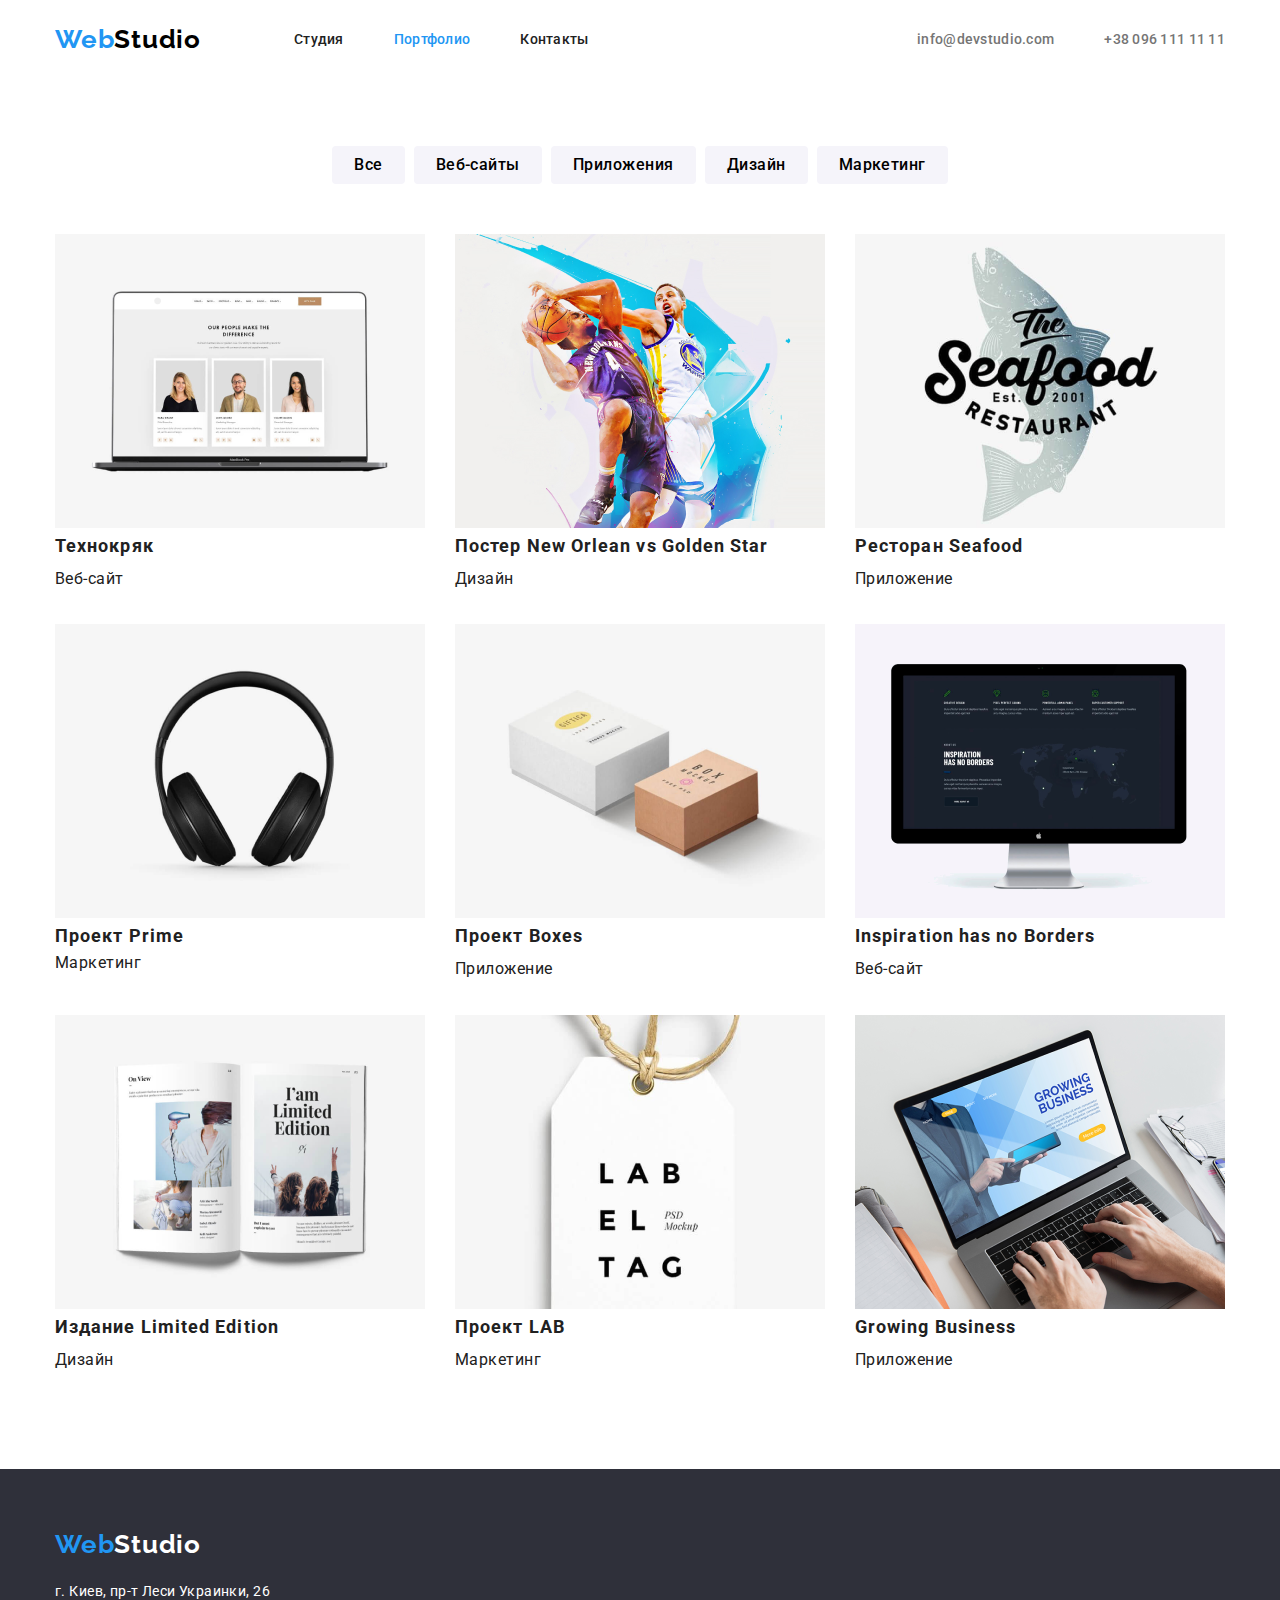
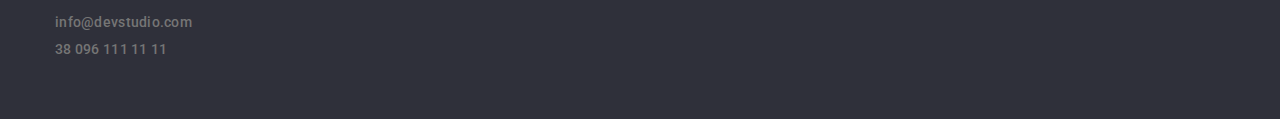
==== portfolio.html @ e3e46465 "переносит файлы с 3 дз" ====
<!DOCTYPE html>
<html lang="en">
  <head>
    <meta charset="UTF-8" />
    <meta name="viewport" content="width=device-width, initial-scale=1.0" />
    <title>WebStudio</title>
    <link rel="stylesheet" href="./css/modern-normalize.css" />
    <link rel="preconnect" href="https://fonts.gstatic.com" />
    <link
      href="https://fonts.googleapis.com/css2?family=Raleway:wght@700&family=Roboto:ital,wght@0,400;0,500;0,700;1,900&display=swap"
      rel="stylesheet"
    />
    <link rel="stylesheet" href="./css/valiables.css" />
    <link rel="stylesheet" href="./css/style.css" />
  </head>
  <body>
    <!--шапка-->
    <header class="header">
      <div class="container">
        <nav class="header-nav">
          <span class="logotip"
            ><a class="logo" href="./index.html"
              ><span class="web">Web</span><span class="studio">Studio</span>
            </a></span
          >

          <ul class="nav-list">
            <li>
              <a class="header-text" href="./index.html">Студия</a>
            </li>
            <li>
              <a class="header-text current" href="./portfolio.html"
                >Портфолио</a
              >
            </li>
            <li><a class="header-text" href="">Контакты</a></li>
          </ul>

          <ul class="contacs-list">
            <li>
              <a class="nav" href="mailto:info@devstudio.com"
                >info@devstudio.com</a
              >
            </li>
            <li>
              <a class="nav" href="tel:+380961111111">+38 096 111 11 11</a>
            </li>
          </ul>
        </nav>
      </div>
    </header>
    <main>
      <section class="project-present">
        <div class="container">
          <h1 class="visually-hidden">наши работы</h1>
          <ul class="list-btn">
            <li><button class="btn-portf">Все</button></li>
            <li><button class="btn-portf">Веб-сайты</button></li>
            <li><button class="btn-portf">Приложения</button></li>
            <li><button class="btn-portf">Дизайн</button></li>
            <li><button class="btn-portf">Маркетинг</button></li>
          </ul>
          <ul class="card-set">
            <li class="set-li">
              <a class="set-li" href="">
                <img src="./images/1.png" alt="Технокряк" />
                <h3 class="name-project">Технокряк</h3>
                <p class="text-project">Веб-сайт</p>
              </a>
            </li>
            <li class="set-li">
              <a class="set-li" href="">
                <img
                  src="./images/2.png"
                  alt="Постер New Orlean vs Golden Star"
                />
                <h3 class="name-project">Постер New Orlean vs Golden Star</h3>
                <p class="text-project">Дизайн</p>
              </a>
            </li>
            <li class="set-li">
              <a class="set-li" href="">
                <img src="./images/3.png" alt="Ресторан Seafood" />
                <h3 class="name-project">Ресторан Seafood</h3>
                <p class="text-project">Приложение</p>
              </a>
            </li>
            <li class="set-li">
              <a class="set-li" href="">
                <img src="./images/4.png" alt="Проект Prime" />
                <h3 class="name-project">Проект Prime</h3>
                <p>Маркетинг</p>
              </a>
            </li>
            <li class="set-li">
              <a class="set-li" href="">
                <img src="./images/5.png" alt="Проект Boxes" />
                <h3 class="name-project">Проект Boxes</h3>
                <p class="text-project">Приложение</p>
              </a>
            </li>
            <li class="set-li">
              <a class="set-li" href="">
                <img src="./images/6.png" alt="Inspiration has no Borders" />
                <h3 class="name-project">Inspiration has no Borders</h3>
                <p class="text-project">Веб-сайт</p>
              </a>
            </li>
            <li class="set-li">
              <a class="set-li" href="">
                <img src="./images/7.png" alt="Издание Limited Edition" />
                <h3 class="name-project">Издание Limited Edition</h3>
                <p class="text-project">Дизайн</p>
              </a>
            </li>
            <li class="set-li">
              <a class="set-li" href="">
                <img src="./images/8.png" alt="Проект LAB" />
                <h3 class="name-project">Проект LAB</h3>
                <p class="text-project">Маркетинг</p>
              </a>
            </li>
            <li class="set-li">
              <a class="set-li" href="">
                <img src="./images/9.png" alt="Growing Business" />
                <h3 class="name-project">Growing Business</h3>
                <p class="text-project">Приложение</p>
              </a>
            </li>
          </ul>
        </div>
      </section>
    </main>
    <footer class="footer">
      <div class="container">
        <a class="logo" href="/index.html">
          <span class="web">Web</span><span class="footer-logo">Studio</span></a
        >
        <address class="fotter-addres">
          <span class="adress-kiev">г. Киев, пр-т Леси Украинки, 26</span>

          <div class="nav-footer">
            <a class="nav" href="mailto:info@devstudio.com"
              >info@devstudio.com</a
            >
          </div>
          <div class="nav-footer">
            <a class="nav" href="tel:+380961111111">38 096 111 11 11</a>
          </div>
        </address>
      </div>
    </footer>
  </body>
</html>
---- css/valiables.css ----
:root {
  --white-text: rgba(255, 255, 255, 1);

  --white-text-op60: rgba(255, 255, 255, 0.6);

  --grey-text: rgba(117, 117, 117, 1);

  --back-light-white: rgba(33, 33, 33, 1);

  --back-hero: rgba(47, 48, 58, 1);

  --back-team: rgba(245, 244, 250, 1);

  --back-footer: rgba(47, 48, 58, 1);

  --logo: rgba(33, 150, 243, 1);

  --fon: rgba(47, 48, 58, 1);
}
---- css/style.css ----
.header {
  background-color: white;
  color: var(--black-text);
}

.btn-portf {
  border: none;
  background-color: var(--back-team);
  font-style: normal;
  font-weight: 500;
  font-size: 16px;
  line-height: 1.6em;
  text-align: center;
  letter-spacing: 0.03em;
  border-radius: 4px;
  cursor: pointer;
  padding: 6px 22px 6px 22px;
}

.btn-portf:hover,
.btn-portf:focus {
  background-color: var(--logo);
  color: var(--white-text);
  border: transparent;
}

.web {
  color: var(--logo);
}

.visually-hidden {
  position: absolute;
  width: 1px;
  height: 1px;
  margin: -1px;
  border: 0;
  padding: 0;
  white-space: nowrap;
  clip-path: inset(100%);
  clip: rect(0 0 0 0);
  overflow: hidden;
}

.footer-logo {
  color: var(--white-text);
}

footer {
  background-color: var(--fon);
}

.hero {
  background-color: var(--fon);
  text-align: center;
  padding-top: 200px;
  padding-bottom: 200px;
  margin-right: auto;
  margin-left: auto;
}

.logo {
  font-family: 'Raleway', sans-serif;
  font-style: normal;
  font-weight: bold;
  font-size: 26px;
  line-height: 1.2em;
  letter-spacing: 0.03em;
}

.header-text {
  font-style: normal;
  font-weight: 500;
  font-size: 14px;
  line-height: 1.1em;
  letter-spacing: 0.02em;
  color: var(--back-light-white);
}

.header-text:hover,
.header-text:focus {
  color: var(--logo);
}

.nav {
  color: var(--grey-text);
  font-style: normal;
  font-weight: 500;
  font-size: 14px;
  line-height: 1.1em;
  letter-spacing: 0.02em;
}

.nav:hover,
.nav:focus {
  color: var(--logo);
}

.hero-centr {
  font-style: normal;
  font-weight: 900;
  font-size: 44px;
  line-height: 1.4em;

  letter-spacing: 0.06em;
  text-transform: uppercase;
  color: var(--white-text);
}

.hero-href {
  color: var(--white-text);
  background-color: var(--logo);
  font-style: normal;
  font-weight: bold;
  font-size: 16px;
  line-height: 1.9em;
  letter-spacing: 0.06em;
  box-shadow: 0px 4px 4px rgba(0, 0, 0, 0.15);
  border-radius: 4px;
  display: inline-block;
  padding: 10px 32px 10px 32px;
  margin-top: 30px;
}

.h3-speh {
  font-style: normal;
  font-weight: bold;
  font-size: 14px;
  line-height: 1.1px;
  letter-spacing: 0.03em;
  text-transform: uppercase;
  color: var(--back-light-white);
  margin-bottom: 10px;
}

.h3-speh-text {
  font-style: normal;
  font-weight: normal;
  font-size: 14px;
  line-height: 1.7em;
  letter-spacing: 0.03em;
  color: var(--back-light-white);
}

.our-deals {
  font-style: normal;
  font-weight: bold;
  font-size: 36px;
  line-height: 42px;
  text-align: center;
  letter-spacing: 0.03em;
  color: var(--back-light-white);
}

.our-team {
  font-style: normal;
  font-weight: bold;
  font-size: 36px;
  line-height: 1.2em;
  letter-spacing: 0.03em;
  padding: 94px 0px 47px 0px;
  margin: 0;
}

.team {
  background-color: var(--back-team);
}

.names {
  font-style: normal;
  font-weight: 500;
  font-size: 16px;
  line-height: 1.2em;
  letter-spacing: 0.03em;
}

.card-text {
  font-style: normal;
  font-weight: normal;
  font-size: 16px;
  line-height: 1.2px;
  letter-spacing: 0.03em;
  color: var(--grey-text);
}

.name-project {
  font-style: normal;
  font-weight: bold;
  font-size: 18px;
  line-height: 36px;
  letter-spacing: 0.06em;
  color: var(--back-light-white);
}

.text-project {
  font-style: normal;
  font-weight: normal;
  font-size: 16px;
  line-height: 1.9em;

  letter-spacing: 0.03em;
}

.studio {
  color: black;
}

a {
  text-decoration: none;
}

body {
  font-family: 'Roboto', sans-serif;
  font-style: normal;
  letter-spacing: 0.03em;
}

.current {
  color: var(--logo);
}

.adress-kiev {
  color: var(--white-text);
  font-style: normal;
  font-weight: normal;
  font-size: 14px;
  line-height: 1.7em;
  letter-spacing: 0.03em;
}

.header {
  padding-left: 0;
}

.header-nav,
.contacs-list,
.nav-list {
  display: flex;
}

.contacs-list {
  margin-left: auto;
}

.container {
  width: 1200px;
  padding: 0 15px;
  margin: 0 auto;
}

.header-nav {
  justify-content: space-between;
  align-items: center;
  padding-top: 24px;
}

.nav-list li:not(:first-child) {
  margin-left: 50px;
}

.nav-list {
  margin-left: 93px;
}

.contacs-list li:last-child {
  margin-left: 50px;
}

.contacs-list {
  margin-left: auto;
}

.about {
  padding: 94px 0;
}

.about-list {
  display: flex;
}

.about-list li:not(:first-child) {
  margin-left: 30px;
}

.proces {
  padding: 94px 0;
}

.proces-list {
  display: flex;
  margin-top: 50px;
}

.proces-list li:not(:first-child) {
  margin-left: 30px;
}

.team {
  text-align: center;
  padding: 0px;
}

.team-list {
  display: flex;
  align-items: center;
}

.text-card {
  padding: 30px;
}

.text-card p {
  margin-top: 10px;
}

.liteam {
  margin-left: 30px;
}

.list-team {
  margin-left: 0;
}

.footer {
  padding-top: 60px;
  padding-bottom: 60px;
  text-align: left;
}

.fotter-addres {
  margin-top: 20px;
}

.nav-footer {
  margin-top: 9px;
}

.project-present {
  padding-top: 91px;
  padding-bottom: 94px;
}

.list-btn {
  justify-content: center;
  display: flex;
  margin-bottom: 50px;
}

.list-btn :not(:first-child) {
  margin-left: 9px;
}

.card-set {
  display: flex;
  flex-wrap: wrap;
  margin-left: -30px;
  margin-top: -30px;
}

.card-set > .set-li {
  flex-basis: cals(100% / 3 - 30px);
  margin-left: 30px;
  margin-top: 30px;
}

.set-li {
  color: var(--back-light-white);
}
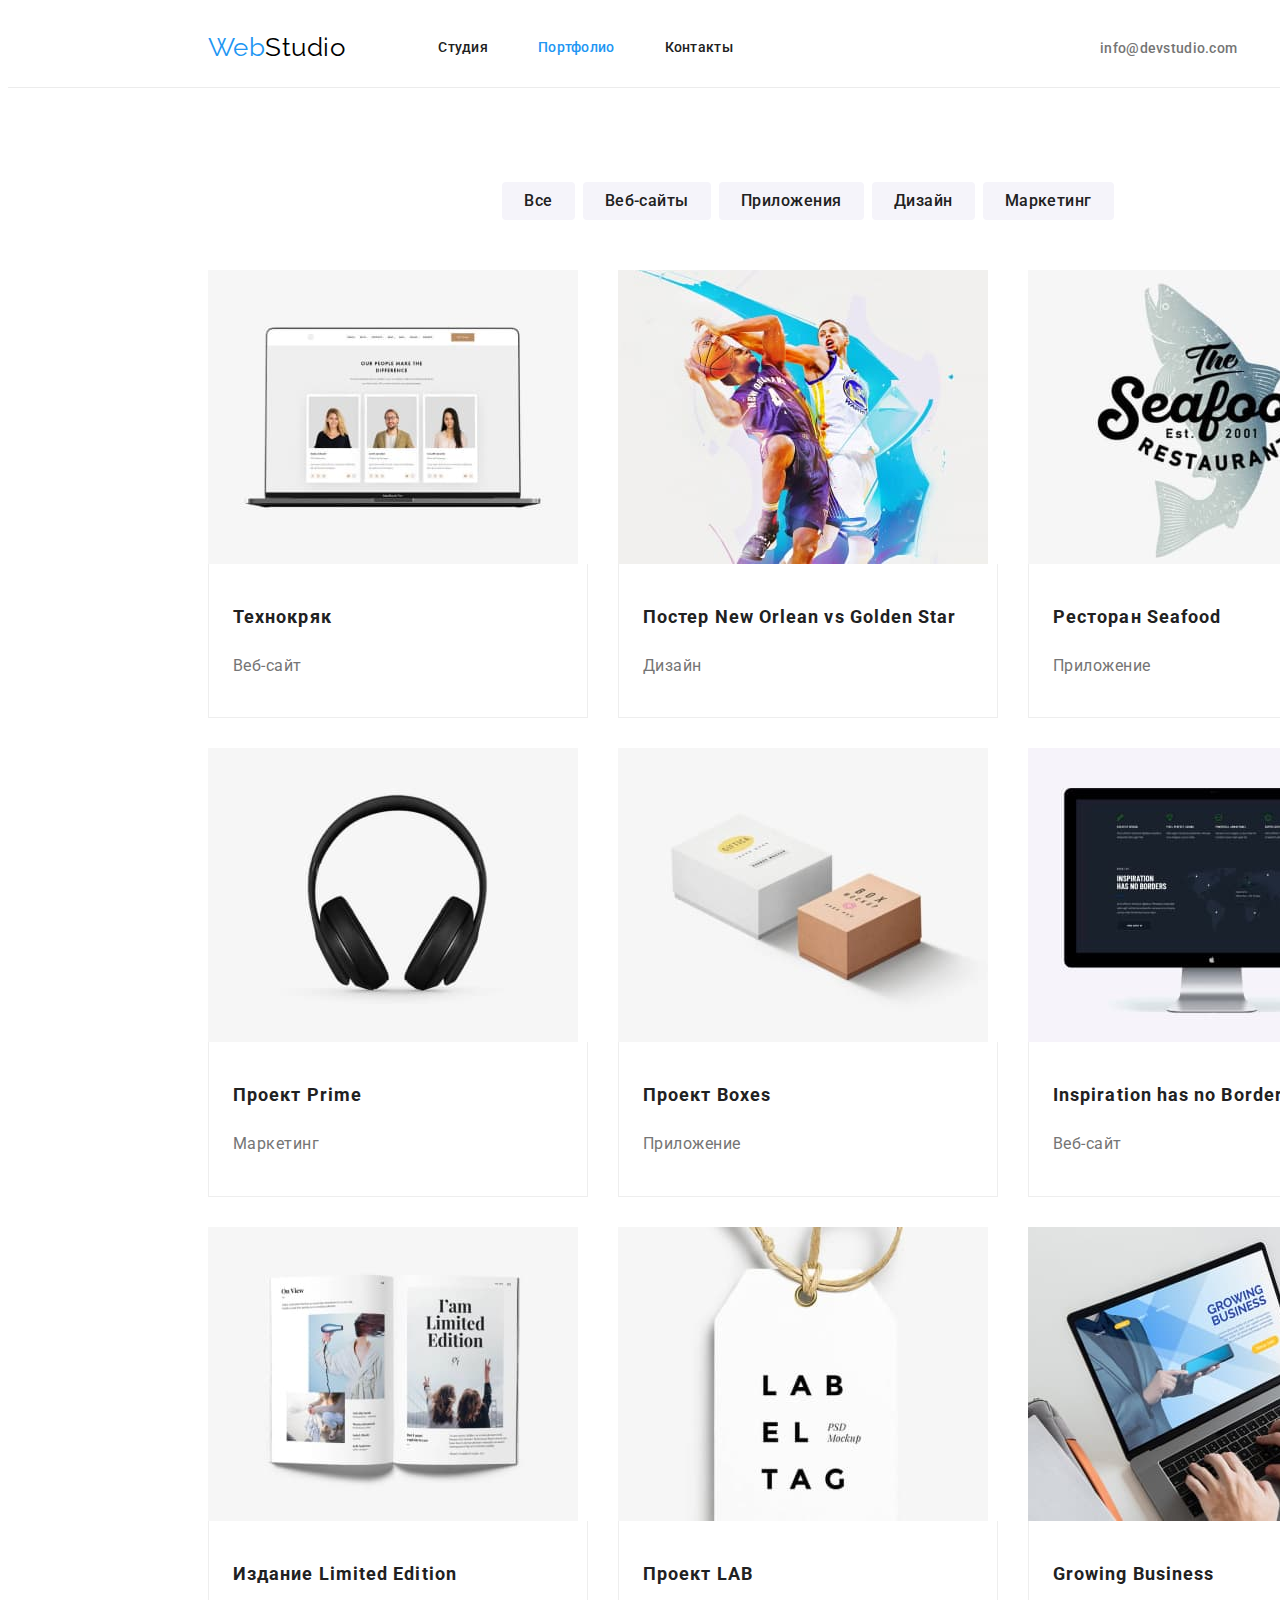
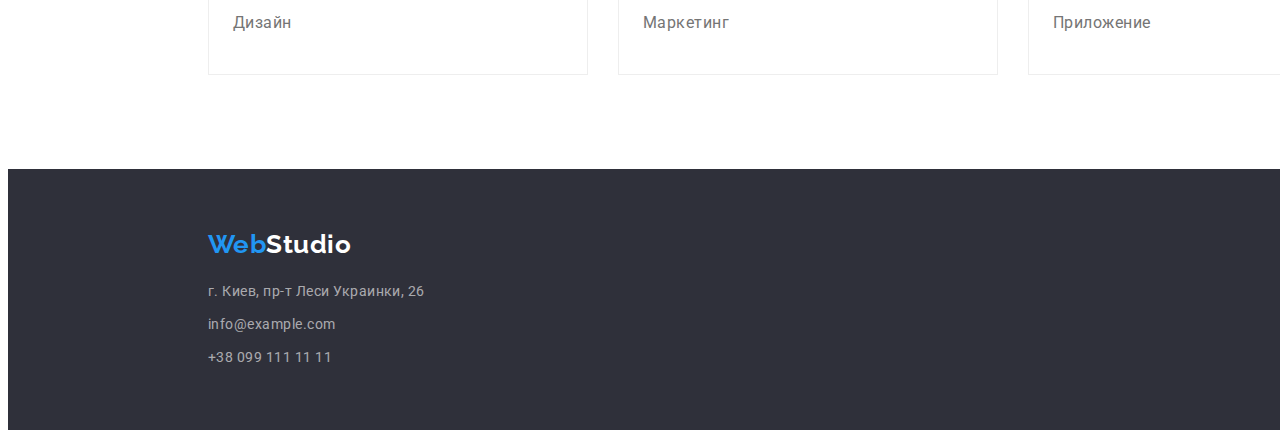
==== commit 405074f9: "переделывает макет с дз№3 одногрупника" ====
--- a/portfolio.html
+++ b/portfolio.html
@@ -1,154 +1,224 @@
 <!DOCTYPE html>
-<html lang="en">
-  <head>
-    <meta charset="UTF-8" />
-    <meta name="viewport" content="width=device-width, initial-scale=1.0" />
-    <title>WebStudio</title>
-    <link rel="stylesheet" href="./css/modern-normalize.css" />
-    <link rel="preconnect" href="https://fonts.gstatic.com" />
-    <link
-      href="https://fonts.googleapis.com/css2?family=Raleway:wght@700&family=Roboto:ital,wght@0,400;0,500;0,700;1,900&display=swap"
-      rel="stylesheet"
-    />
-    <link rel="stylesheet" href="./css/valiables.css" />
-    <link rel="stylesheet" href="./css/style.css" />
-  </head>
-  <body>
-    <!--шапка-->
-    <header class="header">
-      <div class="container">
-        <nav class="header-nav">
-          <span class="logotip"
-            ><a class="logo" href="./index.html"
-              ><span class="web">Web</span><span class="studio">Studio</span>
-            </a></span
-          >
-
-          <ul class="nav-list">
-            <li>
-              <a class="header-text" href="./index.html">Студия</a>
-            </li>
-            <li>
-              <a class="header-text current" href="./portfolio.html"
-                >Портфолио</a
-              >
-            </li>
-            <li><a class="header-text" href="">Контакты</a></li>
-          </ul>
-
-          <ul class="contacs-list">
-            <li>
-              <a class="nav" href="mailto:info@devstudio.com"
-                >info@devstudio.com</a
-              >
-            </li>
-            <li>
-              <a class="nav" href="tel:+380961111111">+38 096 111 11 11</a>
-            </li>
-          </ul>
-        </nav>
-      </div>
+<html lang="ru">
+
+<head>
+    <meta charset="UTF-8">
+    <meta name="viewport" content="width=device-width, initial-scale=1.0">
+    <title>Портфолио</title>
+    <link rel="stylesheet" href="https://cdnjs.cloudflare.com/ajax/libs/modern-normalize/1.0.0/modern-normalize.min.css"
+        integrity="sha512-ISS7cAi1PEhQ8jnbJpJZMd29NlhNj4AWYyLOSp2CE/CsHxTCu+r+t0D2yoJudVrd0/8fTVPUVDzY5Tvli75u/g=="
+        crossorigin="anonymous">
+        <link rel="preconnect" href="https://fonts.gstatic.com">
+        <link href="https://fonts.googleapis.com/css2?family=Raleway:wght@700&family=Roboto:wght@400;500;700;900&display=swap"
+            rel="stylesheet">
+    <link rel="stylesheet" href="./css/styles.css">
+</head>
+
+<body>
+    
+    <header>
+       
+        <div class="container">
+        
+            <nav class="nav-container">
+        
+                <a href="./index.html" class="logo-text"><span class="logo">Web</span>Studio</a>
+        
+                <ul class="nav-list">
+                    <li class="item">
+                        <a href="./index.html" class="nav-text">Студия</a>
+                    </li>
+                    <li class="item">
+                        <a href="./portfolio.html" class="nav-text current">Портфолио</a>
+                    </li>
+                    <li class="item">
+                        <a href=" " class="nav-text">Контакты</a>
+                    </li>
+                </ul>
+        
+                <ul class="nav-cont">
+                    <li class="item">
+                        <a href="mailto:info@devstudio.com" class="cont-text">info@devstudio.com</a>
+                    </li>
+                    <li class="item">
+                        <a href="tel:+380961111111" class="cont-text">+38 096 111 11 11</a>
+                    </li>
+                </ul>
+        
+            </nav>
+        
+        </div>
+    
     </header>
+    
     <main>
-      <section class="project-present">
-        <div class="container">
-          <h1 class="visually-hidden">наши работы</h1>
-          <ul class="list-btn">
-            <li><button class="btn-portf">Все</button></li>
-            <li><button class="btn-portf">Веб-сайты</button></li>
-            <li><button class="btn-portf">Приложения</button></li>
-            <li><button class="btn-portf">Дизайн</button></li>
-            <li><button class="btn-portf">Маркетинг</button></li>
-          </ul>
-          <ul class="card-set">
-            <li class="set-li">
-              <a class="set-li" href="">
-                <img src="./images/1.png" alt="Технокряк" />
-                <h3 class="name-project">Технокряк</h3>
-                <p class="text-project">Веб-сайт</p>
-              </a>
-            </li>
-            <li class="set-li">
-              <a class="set-li" href="">
-                <img
-                  src="./images/2.png"
-                  alt="Постер New Orlean vs Golden Star"
-                />
-                <h3 class="name-project">Постер New Orlean vs Golden Star</h3>
-                <p class="text-project">Дизайн</p>
-              </a>
-            </li>
-            <li class="set-li">
-              <a class="set-li" href="">
-                <img src="./images/3.png" alt="Ресторан Seafood" />
-                <h3 class="name-project">Ресторан Seafood</h3>
-                <p class="text-project">Приложение</p>
-              </a>
-            </li>
-            <li class="set-li">
-              <a class="set-li" href="">
-                <img src="./images/4.png" alt="Проект Prime" />
-                <h3 class="name-project">Проект Prime</h3>
-                <p>Маркетинг</p>
-              </a>
-            </li>
-            <li class="set-li">
-              <a class="set-li" href="">
-                <img src="./images/5.png" alt="Проект Boxes" />
-                <h3 class="name-project">Проект Boxes</h3>
-                <p class="text-project">Приложение</p>
-              </a>
-            </li>
-            <li class="set-li">
-              <a class="set-li" href="">
-                <img src="./images/6.png" alt="Inspiration has no Borders" />
-                <h3 class="name-project">Inspiration has no Borders</h3>
-                <p class="text-project">Веб-сайт</p>
-              </a>
-            </li>
-            <li class="set-li">
-              <a class="set-li" href="">
-                <img src="./images/7.png" alt="Издание Limited Edition" />
-                <h3 class="name-project">Издание Limited Edition</h3>
-                <p class="text-project">Дизайн</p>
-              </a>
-            </li>
-            <li class="set-li">
-              <a class="set-li" href="">
-                <img src="./images/8.png" alt="Проект LAB" />
-                <h3 class="name-project">Проект LAB</h3>
-                <p class="text-project">Маркетинг</p>
-              </a>
-            </li>
-            <li class="set-li">
-              <a class="set-li" href="">
-                <img src="./images/9.png" alt="Growing Business" />
-                <h3 class="name-project">Growing Business</h3>
-                <p class="text-project">Приложение</p>
-              </a>
-            </li>
-          </ul>
+        
+        <section class="portfolio">
+            
+            <div class="container">
+                
+                <h1 class="visually-hidden">Наши проекты</h1>
+                <ul class="port-button">
+                    <li class="item">
+                        <button type="button" class="button">Все</button>
+                    </li>
+                    <li class="item">
+                        <button type="button" class="button">Веб-сайты</button>
+                    </li>
+                    <li class="item">
+                        <button type="button" class="button">Приложения</button>
+                    </li>
+                    <li class="item">
+                        <button type="button" class="button">Дизайн</button>
+                    </li>
+                    <li class="item">
+                        <button type="button" class="button">Маркетинг</button>
+                    </li>
+                </ul>
+                
+                <ul class="project">
+
+                    <li class="item">
+                        <a href="">
+                            <div class="project-thumb">
+                                <img src="./images/technokryak.jpg" alt="Технокряк">
+                            </div>
+                           <div class="project-content">
+                                <h2 class="project-title">Технокряк</h2>
+                                <p class="project-text">Веб-сайт</p>
+                           </div>
+
+                        </a>
+                    </li>
+
+                    <li class="item">
+                        <a href="">
+                            <div class="project-thumb">
+                                <img src="./images/new-orlean.jpg" alt="Постер New Orlean vs Golden Star">
+                            </div>
+                            <div class="project-content">
+                                <h2 class="project-title">Постер New Orlean vs Golden Star</h2>
+                                <p class="project-text">Дизайн</p>
+                            </div>
+
+                        </a>
+                    </li>
+
+                    <li class="item">
+                        <a href="">
+                            <div class="project-thumb">
+                                <img src="./images/sea-food.jpg" alt="Ресторан Seafood">
+                            </div>
+                            <div class="project-content">
+                                <h2 class="project-title">Ресторан Seafood</h2>
+                                <p class="project-text">Приложение</p>
+                            </div>
+
+                        </a>
+                    </li>
+
+                    <li class="item">
+                        <a href="">
+                            <div class="project-thumb">
+                                <img src="./images/prime.jpg" alt="Проект Prime">
+                            </div>
+                            <div class="project-content">
+                                <h2 class="project-title">Проект Prime</h2>
+                                <p class="project-text">Маркетинг</p>
+                            </div>
+
+                        </a>
+                    </li>
+
+                    <li class="item">
+                        <a href="">
+                            <div class="project-thumb">
+                                <img src="./images/boxes.jpg" alt="Проект Boxes">
+                            </div>
+                            <div class="project-content">
+                                <h2 class="project-title">Проект Boxes</h2>
+                                <p class="project-text">Приложение</p>
+                            </div>
+
+                        </a>
+                    </li>
+
+                    <li class="item">
+                        <a href="">
+                            <div class="project-thumb">
+                                <img src="./images/inspiration-has-no-borders.jpg" alt="Inspiration has no Borders">
+                            </div>
+                            <div class="project-content">
+                                <h2 class="project-title">Inspiration has no Borders</h2>
+                                <p class="project-text">Веб-сайт</p>
+                            </div>
+
+                        </a>
+                    </li>
+
+                    <li class="item">
+                        <a href="">
+                            <div class="project-thumb">
+                                <img src="./images/limited-edition.jpg" alt="Издание Limited Edition">
+                            </div>
+                            <div class="project-content">
+                                <h2 class="project-title">Издание Limited Edition</h2>
+                                <p class="project-text">Дизайн</p>
+                            </div>
+
+                        </a>
+                    </li>
+                  
+                    
+                    <li class="item">
+                        <a href="">
+                            <div class="project-thumb">
+                                <img src="./images/lab.jpg" alt="Проект LAB">
+                            </div>
+                            <div class="project-content">
+                                <h2 class="project-title">Проект LAB</h2>
+                                <p class="project-text">Маркетинг</p>
+                            </div>
+
+                        </a>
+                    </li>
+                    
+                    
+                    <li class="item">
+                        <a href="">
+                            <div class="project-thumb">
+                                <img src="./images/growing-business.jpg" alt="Growing Business">
+                            </div>
+                            <div class="project-content">
+                                <h2 class="project-title">Growing Business</h2>
+                                <p class="project-text">Приложение</p>
+                            </div>
+
+                        </a>
+                    </li>
+                </ul>
+            
+            </div>
+        
+        </section>
+    
+    </main>
+    
+    <footer>
+        
+        <div class="container foot-cont">
+        
+            <a href="./index.html" class="logo-footer"><span class="logo">Web</span>Studio</a>
+            <address class="footer-cont">
+                <span class="address item">г. Киев, пр-т Леси Украинки, 26</span>
+                <a href="mailto:info@example.com" class="footer-cont item">info@example.com</a>
+                <a href="tel:+380991111111" class="footer-cont item">+38 099 111 11 11</a>
+            </address>
+        
         </div>
-      </section>
-    </main>
-    <footer class="footer">
-      <div class="container">
-        <a class="logo" href="/index.html">
-          <span class="web">Web</span><span class="footer-logo">Studio</span></a
-        >
-        <address class="fotter-addres">
-          <span class="adress-kiev">г. Киев, пр-т Леси Украинки, 26</span>
-
-          <div class="nav-footer">
-            <a class="nav" href="mailto:info@devstudio.com"
-              >info@devstudio.com</a
-            >
-          </div>
-          <div class="nav-footer">
-            <a class="nav" href="tel:+380961111111">38 096 111 11 11</a>
-          </div>
-        </address>
-      </div>
+    
     </footer>
-  </body>
-</html>
+
+</body>
+
+</html>--- a/css/styles.css
+++ b/css/styles.css
@@ -0,0 +1,429 @@
+:root {
+  --white-text: rgba(255, 255, 255, 1);
+  --title-text: rgba(33, 33, 33, 1);
+  --accent-color: rgba(33, 150, 243, 1);
+  --grey-text: rgba(117, 117, 117, 1);
+  --footer-contacts: rgba(255, 255, 255, 0.6);
+
+  --hero-back: rgba(47, 48, 58, 1);
+  --primary-back: rgba(255, 255, 255, 1);
+  --secondary-back: rgba(245, 244, 250, 1);
+}
+
+/* Common Styles */
+body {
+  background-color: var(--primary-back);
+  font-family: 'Roboto', sans-serif;
+  font-weight: 400;
+  font-style: normal;
+  letter-spacing: 0.03em;
+}
+
+ul {
+  list-style: none;
+  padding: 0;
+  margin: 0;
+}
+
+a {
+  text-decoration: none;
+}
+
+img {
+  display: block;
+  max-width: 100%;
+  height: auto;
+}
+
+.container {
+  width: 1200px;
+  padding-left: 15px;
+  padding-right: 15px;
+  margin-left: auto;
+  margin-right: auto;
+}
+
+/* Header Styles */
+
+header {
+  border-bottom: 1px solid rgba(236, 236, 236, 1);
+  width: 1600px;
+  margin-right: auto;
+  margin-left: auto;
+}
+
+.logo-text {
+  color: rgba(0, 0, 0, 1);
+  font-family: 'Raleway', sans-serif;
+  font-style: normal;
+  font-size: 26px;
+  line-height: 1.2;
+}
+
+.nav-container {
+  display: flex;
+  align-items: center;
+}
+
+.logo {
+  color: var(--accent-color);
+}
+
+.nav-list {
+  display: flex;
+  align-items: center;
+  margin-left: 93px;
+}
+
+.nav-text {
+  display: block;
+  padding-top: 32px;
+  padding-bottom: 32px;
+
+  color: var(--title-text);
+  font-style: normal;
+  font-weight: 500;
+  font-size: 14px;
+  line-height: 1.1;
+  letter-spacing: 0.02em;
+}
+
+.nav-list .item + .item {
+  margin-left: 50px;
+}
+
+.nav-text:hover,
+.nav-text:focus {
+  color: var(--accent-color);
+}
+
+.current {
+  color: var(--accent-color);
+}
+
+.nav-cont {
+  display: flex;
+  margin-left: auto;
+}
+
+.nav-cont .item + .item {
+  margin-left: 50px;
+}
+
+.cont-text {
+  color: var(--grey-text);
+  font-style: normal;
+  font-weight: 500;
+  font-size: 14px;
+  line-height: 1.1;
+  letter-spacing: 0.02em;
+}
+
+main {
+  width: 1600px;
+  margin-right: auto;
+  margin-left: auto;
+}
+
+/* Hero Styles */
+
+.hero {
+  padding-top: 200px;
+  padding-bottom: 200px;
+  background-color: var(--hero-back);
+  max-width: 1600px;
+  margin-right: auto;
+  margin-left: auto;
+  text-align: center;
+}
+
+.hero-title {
+  padding: 0;
+  margin-top: 0;
+  margin-left: 0;
+  margin-right: 0;
+  margin-bottom: 30px;
+
+  color: var(--white-text);
+  font-weight: 900;
+  font-size: 44px;
+  line-height: 1.4;
+  text-transform: uppercase;
+  letter-spacing: 0.06em;
+}
+
+.hero-button {
+  padding: 10px 32px;
+  border-radius: 4px;
+  display: inline-block;
+
+  border: none;
+  background-color: var(--accent-color);
+  color: var(--white-text);
+  font-family: inherit;
+  font-weight: 700;
+  font-size: 16px;
+  line-height: 1.875;
+  text-align: center;
+  letter-spacing: 0.06em;
+}
+
+.hero-button:hover,
+.hero-button:focus,
+.hero-button:active {
+  background-color: var(--accent-color);
+  color: var(--white-text);
+}
+
+/* Advantages Styles */
+
+.visually-hidden {
+  position: absolute;
+  width: 1px;
+  height: 1px;
+  margin: -1px;
+  border: 0;
+  padding: 0;
+  white-space: nowrap;
+  clip-path: inset(100%);
+  clip: rect(0 0 0 0);
+  overflow: hidden;
+}
+
+.advant {
+  display: flex;
+  padding-top: 94px;
+  padding-bottom: 94px;
+}
+
+.advant .item {
+  flex-basis: 270px;
+}
+
+.advant .item + .item {
+  margin-left: 30px;
+}
+
+.advant-title {
+  padding: 0;
+  margin-top: 0;
+  margin-bottom: 10px;
+
+  color: var(--title-text);
+  font-weight: 700;
+  font-size: 14px;
+  line-height: 1.1;
+  text-transform: uppercase;
+}
+
+.advant-text {
+  padding: 0;
+  margin: 0;
+
+  color: var(--grey-text);
+  font-size: 14px;
+  line-height: 1.7;
+}
+
+/* Work Styles */
+
+.work {
+  padding-top: 0;
+  padding-bottom: 94px;
+  display: flex;
+}
+
+.work .item {
+  display: block;
+}
+
+.work .item + .item {
+  margin-left: 30px;
+}
+
+.work-title {
+  margin-top: 0;
+  margin-bottom: 50px;
+
+  color: var(--title-text);
+  font-weight: 700;
+  font-size: 36px;
+  line-height: 1.2;
+  text-align: center;
+}
+
+/* Our Team Styles */
+
+.our-team {
+  padding-top: 94px;
+  padding-bottom: 94px;
+  background-color: var(--secondary-back);
+}
+
+.team-title {
+  margin-top: 0;
+  margin-bottom: 50px;
+
+  color: var(--title-text);
+  font-weight: 700;
+  font-size: 36px;
+  line-height: 1.2;
+  text-align: center;
+}
+
+.team-cards {
+  display: flex;
+}
+
+.cards + .cards {
+  margin-left: 30px;
+}
+
+.cards {
+  background-color: var(--primary-back);
+  border-radius: 0px 0px 4px 4px;
+}
+
+.card-content {
+  padding-top: 30px;
+  padding-bottom: 30px;
+
+  text-align: center;
+}
+
+.card-title {
+  color: var(--title-text);
+  font-weight: 500;
+  font-size: 16px;
+  line-height: 1.2;
+}
+
+.card-text {
+  color: var(--grey-text);
+  font-size: 16px;
+  line-height: 1.2;
+}
+
+/* Footer Styles */
+
+footer {
+  background-color: var(--hero-back);
+  width: 1600px;
+  margin-right: auto;
+  margin-left: auto;
+}
+
+.foot-cont {
+  padding-top: 60px;
+  padding-bottom: 60px;
+}
+
+.logo-footer {
+  display: inline-block;
+  margin-top: 0;
+  margin-bottom: 20px;
+
+  color: var(--white-text);
+  font-family: 'Raleway', sans-serif;
+  font-weight: 700;
+  font-size: 26px;
+  line-height: 1.2;
+}
+
+.address {
+  color: var(--white-text);
+  font-style: normal;
+  font-size: 14px;
+  line-height: 1.7;
+}
+
+.footer-cont .item {
+  display: block;
+
+  color: var(--footer-contacts);
+  font-style: normal;
+  font-size: 14px;
+  line-height: 1.7;
+}
+
+footer .item + .item {
+  margin-top: 9px;
+}
+
+/* Portfolio Styles */
+
+.portfolio {
+  padding-top: 94px;
+  padding-bottom: 94px;
+}
+
+.port-button {
+  display: flex;
+  margin-bottom: 50px;
+  justify-content: center;
+}
+
+.button {
+  display: inline-block;
+  padding: 6px 22px;
+  border-radius: 4px;
+  border: none;
+  cursor: pointer;
+
+  background-color: var(--secondary-back);
+  color: var(--title-text);
+  font-family: inherit;
+  font-weight: 500;
+  font-size: 16px;
+  line-height: 1.6;
+  letter-spacing: 0.03em;
+}
+
+.port-button .item + .item {
+  margin-left: 8px;
+}
+
+.button:hover,
+.button:focus,
+.button:active {
+  background-color: var(--accent-color);
+  color: var(--white-text);
+}
+
+.project {
+  padding: 0;
+  margin: 0;
+  display: flex;
+  flex-wrap: wrap;
+  margin-left: -30px;
+  margin-top: -30px;
+}
+
+.project .item {
+  flex-basis: calc(100% / 3 - 30px);
+  margin-left: 30px;
+  margin-top: 30px;
+}
+
+.project-content {
+  padding: 20px 24px;
+  border-bottom: 1px solid rgba(238, 238, 238, 1);
+  border-left: 1px solid rgba(238, 238, 238, 1);
+  border-right: 1px solid rgba(238, 238, 238, 1);
+}
+
+.project-content .project-title {
+  color: var(--title-text);
+  font-style: normal;
+  font-weight: 700;
+  font-size: 18px;
+  line-height: 2;
+  letter-spacing: 0.06em;
+}
+
+.project-text {
+  color: var(--grey-text);
+  font-style: normal;
+  font-size: 16px;
+  line-height: 1.9;
+}
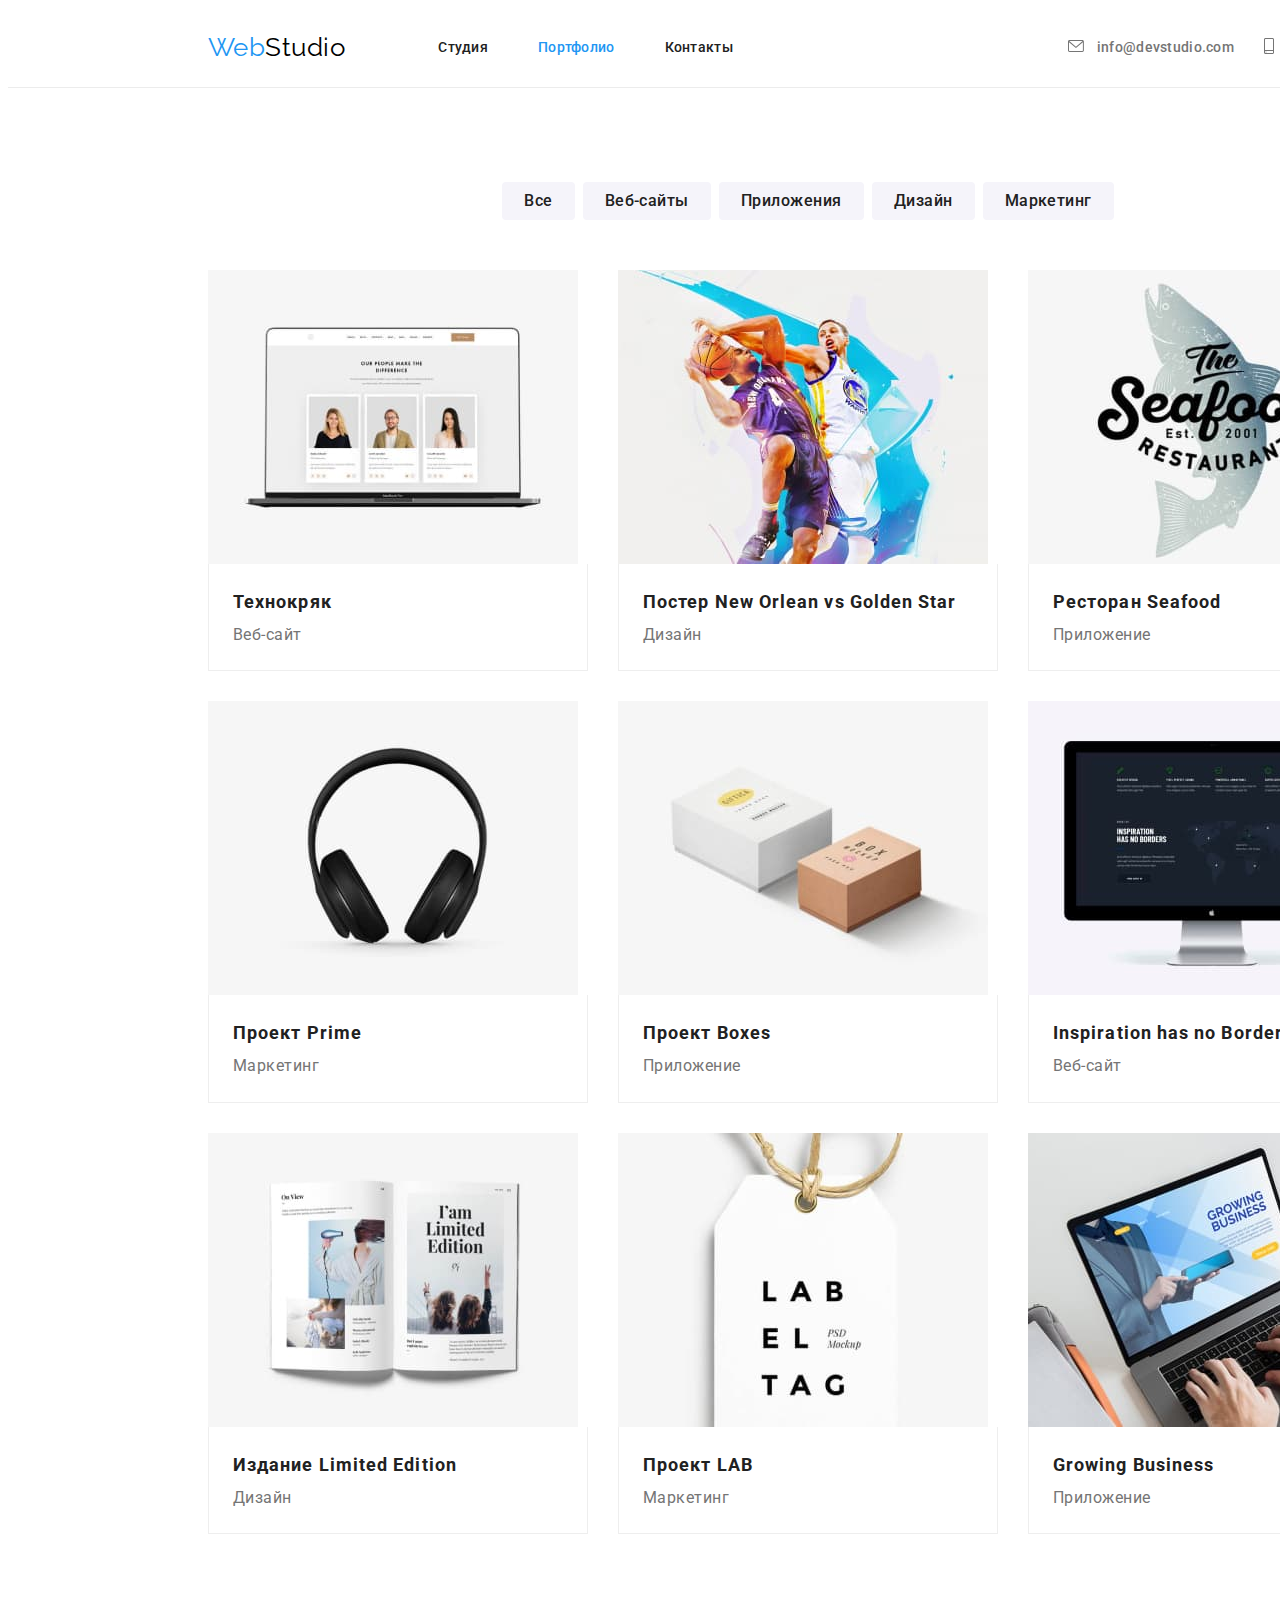
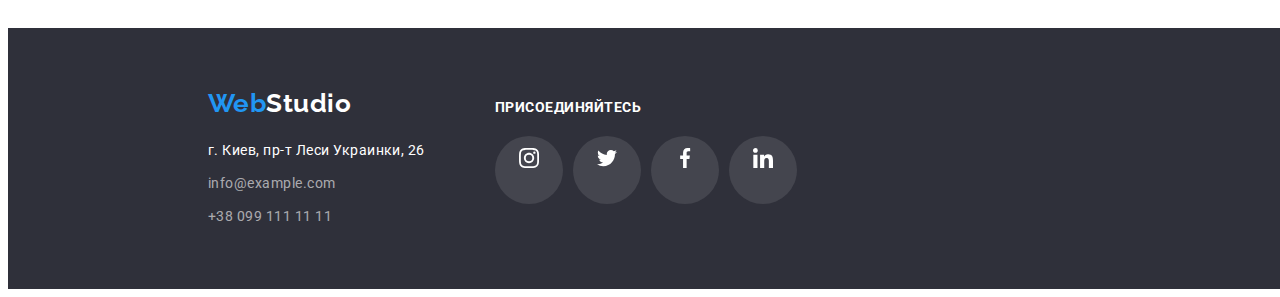
==== commit 6c515eaa: "переносит футер и хедер с индекса в портфолио" ====
--- a/portfolio.html
+++ b/portfolio.html
@@ -1,224 +1,264 @@
 <!DOCTYPE html>
 <html lang="ru">
-
-<head>
-    <meta charset="UTF-8">
-    <meta name="viewport" content="width=device-width, initial-scale=1.0">
+  <head>
+    <meta charset="UTF-8" />
+    <meta name="viewport" content="width=device-width, initial-scale=1.0" />
     <title>Портфолио</title>
-    <link rel="stylesheet" href="https://cdnjs.cloudflare.com/ajax/libs/modern-normalize/1.0.0/modern-normalize.min.css"
-        integrity="sha512-ISS7cAi1PEhQ8jnbJpJZMd29NlhNj4AWYyLOSp2CE/CsHxTCu+r+t0D2yoJudVrd0/8fTVPUVDzY5Tvli75u/g=="
-        crossorigin="anonymous">
-        <link rel="preconnect" href="https://fonts.gstatic.com">
-        <link href="https://fonts.googleapis.com/css2?family=Raleway:wght@700&family=Roboto:wght@400;500;700;900&display=swap"
-            rel="stylesheet">
-    <link rel="stylesheet" href="./css/styles.css">
-</head>
-
-<body>
-    
+    <link
+      rel="stylesheet"
+      href="https://cdnjs.cloudflare.com/ajax/libs/modern-normalize/1.0.0/modern-normalize.min.css"
+      integrity="sha512-ISS7cAi1PEhQ8jnbJpJZMd29NlhNj4AWYyLOSp2CE/CsHxTCu+r+t0D2yoJudVrd0/8fTVPUVDzY5Tvli75u/g=="
+      crossorigin="anonymous"
+    />
+    <link rel="preconnect" href="https://fonts.gstatic.com" />
+    <link
+      href="https://fonts.googleapis.com/css2?family=Raleway:wght@700&family=Roboto:wght@400;500;700;900&display=swap"
+      rel="stylesheet"
+    />
+    <link rel="stylesheet" href="./css/styles.css" />
+  </head>
+
+  <body>
     <header>
-       
+      <div class="container">
+        <nav class="nav-container">
+          <a href="./index.html" class="logo-text"
+            ><span class="logo">Web</span>Studio</a
+          >
+
+          <ul class="nav-list">
+            <li class="item">
+              <a href="./index.html" class="nav-text">Студия</a>
+            </li>
+            <li class="item">
+              <a href="./portfolio.html" class="nav-text current">Портфолио</a>
+            </li>
+            <li class="item">
+              <a href=" " class="nav-text">Контакты</a>
+            </li>
+          </ul>
+
+          <ul class="nav-cont">
+            <li class="item">
+              <a href="mailto:info@devstudio.com" class="cont-text">
+                <svg class="icon-cont" width="16" height="12">
+                  <use href="./images/icons.svg#envelope"></use>
+                </svg>
+                <span>info@devstudio.com</span>
+              </a>
+            </li>
+            <li class="item">
+              <a href="tel:+380961111111" class="cont-text">
+                <svg class="icon-cont" width="10" height="16">
+                  <use href="./images/icons.svg#smartphone"></use>
+                </svg>
+                <span>+38 096 111 11 11</span>
+              </a>
+            </li>
+          </ul>
+        </nav>
+      </div>
+    </header>
+
+    <main>
+      <section class="portfolio">
         <div class="container">
-        
-            <nav class="nav-container">
-        
-                <a href="./index.html" class="logo-text"><span class="logo">Web</span>Studio</a>
-        
-                <ul class="nav-list">
-                    <li class="item">
-                        <a href="./index.html" class="nav-text">Студия</a>
-                    </li>
-                    <li class="item">
-                        <a href="./portfolio.html" class="nav-text current">Портфолио</a>
-                    </li>
-                    <li class="item">
-                        <a href=" " class="nav-text">Контакты</a>
-                    </li>
-                </ul>
-        
-                <ul class="nav-cont">
-                    <li class="item">
-                        <a href="mailto:info@devstudio.com" class="cont-text">info@devstudio.com</a>
-                    </li>
-                    <li class="item">
-                        <a href="tel:+380961111111" class="cont-text">+38 096 111 11 11</a>
-                    </li>
-                </ul>
-        
-            </nav>
-        
+          <h1 class="visually-hidden">Наши проекты</h1>
+          <ul class="port-button">
+            <li class="item">
+              <button type="button" class="button">Все</button>
+            </li>
+            <li class="item">
+              <button type="button" class="button">Веб-сайты</button>
+            </li>
+            <li class="item">
+              <button type="button" class="button">Приложения</button>
+            </li>
+            <li class="item">
+              <button type="button" class="button">Дизайн</button>
+            </li>
+            <li class="item">
+              <button type="button" class="button">Маркетинг</button>
+            </li>
+          </ul>
+
+          <ul class="project">
+            <li class="item">
+              <a href="">
+                <div class="project-thumb">
+                  <img src="./images/technokryak.jpg" alt="Технокряк" />
+                </div>
+                <div class="project-content">
+                  <h2 class="project-title">Технокряк</h2>
+                  <p class="project-text">Веб-сайт</p>
+                </div>
+              </a>
+            </li>
+
+            <li class="item">
+              <a href="">
+                <div class="project-thumb">
+                  <img
+                    src="./images/new-orlean.jpg"
+                    alt="Постер New Orlean vs Golden Star"
+                  />
+                </div>
+                <div class="project-content">
+                  <h2 class="project-title">
+                    Постер New Orlean vs Golden Star
+                  </h2>
+                  <p class="project-text">Дизайн</p>
+                </div>
+              </a>
+            </li>
+
+            <li class="item">
+              <a href="">
+                <div class="project-thumb">
+                  <img src="./images/sea-food.jpg" alt="Ресторан Seafood" />
+                </div>
+                <div class="project-content">
+                  <h2 class="project-title">Ресторан Seafood</h2>
+                  <p class="project-text">Приложение</p>
+                </div>
+              </a>
+            </li>
+
+            <li class="item">
+              <a href="">
+                <div class="project-thumb">
+                  <img src="./images/prime.jpg" alt="Проект Prime" />
+                </div>
+                <div class="project-content">
+                  <h2 class="project-title">Проект Prime</h2>
+                  <p class="project-text">Маркетинг</p>
+                </div>
+              </a>
+            </li>
+
+            <li class="item">
+              <a href="">
+                <div class="project-thumb">
+                  <img src="./images/boxes.jpg" alt="Проект Boxes" />
+                </div>
+                <div class="project-content">
+                  <h2 class="project-title">Проект Boxes</h2>
+                  <p class="project-text">Приложение</p>
+                </div>
+              </a>
+            </li>
+
+            <li class="item">
+              <a href="">
+                <div class="project-thumb">
+                  <img
+                    src="./images/inspiration-has-no-borders.jpg"
+                    alt="Inspiration has no Borders"
+                  />
+                </div>
+                <div class="project-content">
+                  <h2 class="project-title">Inspiration has no Borders</h2>
+                  <p class="project-text">Веб-сайт</p>
+                </div>
+              </a>
+            </li>
+
+            <li class="item">
+              <a href="">
+                <div class="project-thumb">
+                  <img
+                    src="./images/limited-edition.jpg"
+                    alt="Издание Limited Edition"
+                  />
+                </div>
+                <div class="project-content">
+                  <h2 class="project-title">Издание Limited Edition</h2>
+                  <p class="project-text">Дизайн</p>
+                </div>
+              </a>
+            </li>
+
+            <li class="item">
+              <a href="">
+                <div class="project-thumb">
+                  <img src="./images/lab.jpg" alt="Проект LAB" />
+                </div>
+                <div class="project-content">
+                  <h2 class="project-title">Проект LAB</h2>
+                  <p class="project-text">Маркетинг</p>
+                </div>
+              </a>
+            </li>
+
+            <li class="item">
+              <a href="">
+                <div class="project-thumb">
+                  <img
+                    src="./images/growing-business.jpg"
+                    alt="Growing Business"
+                  />
+                </div>
+                <div class="project-content">
+                  <h2 class="project-title">Growing Business</h2>
+                  <p class="project-text">Приложение</p>
+                </div>
+              </a>
+            </li>
+          </ul>
         </div>
-    
-    </header>
-    
-    <main>
-        
-        <section class="portfolio">
-            
-            <div class="container">
-                
-                <h1 class="visually-hidden">Наши проекты</h1>
-                <ul class="port-button">
-                    <li class="item">
-                        <button type="button" class="button">Все</button>
-                    </li>
-                    <li class="item">
-                        <button type="button" class="button">Веб-сайты</button>
-                    </li>
-                    <li class="item">
-                        <button type="button" class="button">Приложения</button>
-                    </li>
-                    <li class="item">
-                        <button type="button" class="button">Дизайн</button>
-                    </li>
-                    <li class="item">
-                        <button type="button" class="button">Маркетинг</button>
-                    </li>
-                </ul>
-                
-                <ul class="project">
-
-                    <li class="item">
-                        <a href="">
-                            <div class="project-thumb">
-                                <img src="./images/technokryak.jpg" alt="Технокряк">
-                            </div>
-                           <div class="project-content">
-                                <h2 class="project-title">Технокряк</h2>
-                                <p class="project-text">Веб-сайт</p>
-                           </div>
-
-                        </a>
-                    </li>
-
-                    <li class="item">
-                        <a href="">
-                            <div class="project-thumb">
-                                <img src="./images/new-orlean.jpg" alt="Постер New Orlean vs Golden Star">
-                            </div>
-                            <div class="project-content">
-                                <h2 class="project-title">Постер New Orlean vs Golden Star</h2>
-                                <p class="project-text">Дизайн</p>
-                            </div>
-
-                        </a>
-                    </li>
-
-                    <li class="item">
-                        <a href="">
-                            <div class="project-thumb">
-                                <img src="./images/sea-food.jpg" alt="Ресторан Seafood">
-                            </div>
-                            <div class="project-content">
-                                <h2 class="project-title">Ресторан Seafood</h2>
-                                <p class="project-text">Приложение</p>
-                            </div>
-
-                        </a>
-                    </li>
-
-                    <li class="item">
-                        <a href="">
-                            <div class="project-thumb">
-                                <img src="./images/prime.jpg" alt="Проект Prime">
-                            </div>
-                            <div class="project-content">
-                                <h2 class="project-title">Проект Prime</h2>
-                                <p class="project-text">Маркетинг</p>
-                            </div>
-
-                        </a>
-                    </li>
-
-                    <li class="item">
-                        <a href="">
-                            <div class="project-thumb">
-                                <img src="./images/boxes.jpg" alt="Проект Boxes">
-                            </div>
-                            <div class="project-content">
-                                <h2 class="project-title">Проект Boxes</h2>
-                                <p class="project-text">Приложение</p>
-                            </div>
-
-                        </a>
-                    </li>
-
-                    <li class="item">
-                        <a href="">
-                            <div class="project-thumb">
-                                <img src="./images/inspiration-has-no-borders.jpg" alt="Inspiration has no Borders">
-                            </div>
-                            <div class="project-content">
-                                <h2 class="project-title">Inspiration has no Borders</h2>
-                                <p class="project-text">Веб-сайт</p>
-                            </div>
-
-                        </a>
-                    </li>
-
-                    <li class="item">
-                        <a href="">
-                            <div class="project-thumb">
-                                <img src="./images/limited-edition.jpg" alt="Издание Limited Edition">
-                            </div>
-                            <div class="project-content">
-                                <h2 class="project-title">Издание Limited Edition</h2>
-                                <p class="project-text">Дизайн</p>
-                            </div>
-
-                        </a>
-                    </li>
-                  
-                    
-                    <li class="item">
-                        <a href="">
-                            <div class="project-thumb">
-                                <img src="./images/lab.jpg" alt="Проект LAB">
-                            </div>
-                            <div class="project-content">
-                                <h2 class="project-title">Проект LAB</h2>
-                                <p class="project-text">Маркетинг</p>
-                            </div>
-
-                        </a>
-                    </li>
-                    
-                    
-                    <li class="item">
-                        <a href="">
-                            <div class="project-thumb">
-                                <img src="./images/growing-business.jpg" alt="Growing Business">
-                            </div>
-                            <div class="project-content">
-                                <h2 class="project-title">Growing Business</h2>
-                                <p class="project-text">Приложение</p>
-                            </div>
-
-                        </a>
-                    </li>
-                </ul>
-            
-            </div>
-        
-        </section>
-    
+      </section>
     </main>
-    
+
     <footer>
-        
-        <div class="container foot-cont">
-        
-            <a href="./index.html" class="logo-footer"><span class="logo">Web</span>Studio</a>
-            <address class="footer-cont">
-                <span class="address item">г. Киев, пр-т Леси Украинки, 26</span>
-                <a href="mailto:info@example.com" class="footer-cont item">info@example.com</a>
-                <a href="tel:+380991111111" class="footer-cont item">+38 099 111 11 11</a>
-            </address>
-        
+      <div class="container footer">
+        <div class="foot-cont">
+          <a href="./index.html" class="logo-footer"
+            ><span class="logo">Web</span>Studio</a
+          >
+          <address class="footer-cont">
+            <span class="address item">г. Киев, пр-т Леси Украинки, 26</span>
+            <a href="mailto:info@example.com" class="footer-cont item"
+              >info@example.com</a
+            >
+            <a href="tel:+380991111111" class="footer-cont item"
+              >+38 099 111 11 11</a
+            >
+          </address>
         </div>
-    
+        <div class="join">
+          <span class="join-title">присоединяйтесь</span>
+          <ul class="join-thumb">
+            <li>
+              <a href="" class="item">
+                <svg class="icon-join" width="20" height="20">
+                  <use href="./images/icons.svg#instagram"></use>
+                </svg>
+              </a>
+            </li>
+            <li>
+              <a href="" class="item">
+                <svg class="icon-join" width="20" height="20">
+                  <use href="./images/icons.svg#twitter"></use>
+                </svg>
+              </a>
+            </li>
+            <li>
+              <a href="" class="item">
+                <svg class="icon-join" width="20" height="20">
+                  <use href="./images/icons.svg#facebook"></use>
+                </svg>
+              </a>
+            </li>
+            <li>
+              <a href="" class="item">
+                <svg class="icon-join" width="20" height="20">
+                  <use href="./images/icons.svg#linkedin"></use>
+                </svg>
+              </a>
+            </li>
+          </ul>
+        </div>
+      </div>
     </footer>
-
-</body>
-
-</html>+  </body>
+</html>
--- a/css/styles.css
+++ b/css/styles.css
@@ -27,6 +27,8 @@
 
 a {
   text-decoration: none;
+  color: inherit;
+  outline: none;
 }
 
 img {
@@ -43,6 +45,17 @@
   margin-right: auto;
 }
 
+h1,
+h2,
+h3,
+h4,
+h5,
+h6,
+p {
+  margin: 0;
+  padding: 0;
+}
+
 /* Header Styles */
 
 header {
@@ -95,6 +108,7 @@
 .nav-text:hover,
 .nav-text:focus {
   color: var(--accent-color);
+  outline: none;
 }
 
 .current {
@@ -104,13 +118,13 @@
 .nav-cont {
   display: flex;
   margin-left: auto;
-}
-
-.nav-cont .item + .item {
-  margin-left: 50px;
-}
-
-.cont-text {
+  align-items: center;
+}
+
+.nav-cont .item {
+  display: flex;
+  align-items: center;
+
   color: var(--grey-text);
   font-style: normal;
   font-weight: 500;
@@ -119,6 +133,28 @@
   letter-spacing: 0.02em;
 }
 
+.nav-cont .item + .item {
+  margin-left: 30px;
+}
+
+.icon-cont {
+  fill: currentColor;
+  margin-right: 10px;
+  cursor: pointer;
+}
+
+.cont-text:hover,
+.cont-text:focus {
+  color: var(--accent-color);
+  outline: none;
+}
+
+.nav-cont .item:hover,
+.nav-cont .item:focus {
+  color: var(--accent-color);
+  outline: none;
+}
+
 main {
   width: 1600px;
   margin-right: auto;
@@ -130,6 +166,17 @@
 .hero {
   padding-top: 200px;
   padding-bottom: 200px;
+
+  background-image: linear-gradient(
+      to right,
+      rgba(47, 48, 58, 0.4),
+      rgba(47, 48, 58, 0.4)
+    ),
+    url('../images/hero-img.jpg');
+  background-repeat: no-repeat;
+  background-size: cover;
+  background-position: center;
+
   background-color: var(--hero-back);
   max-width: 1600px;
   margin-right: auto;
@@ -155,6 +202,7 @@
 .hero-button {
   padding: 10px 32px;
   border-radius: 4px;
+  box-shadow: 0px 4px 4px rgba(0, 0, 0, 0.15);
   display: inline-block;
 
   border: none;
@@ -196,6 +244,14 @@
   padding-bottom: 94px;
 }
 
+.advant .thumb {
+  background-color: var(--secondary-back);
+  border-radius: 4px;
+  text-align: center;
+  padding: 25px 100px;
+  margin-bottom: 30px;
+}
+
 .advant .item {
   flex-basis: 270px;
 }
@@ -282,16 +338,19 @@
 .cards {
   background-color: var(--primary-back);
   border-radius: 0px 0px 4px 4px;
+  box-shadow: 0px 1px 3px rgba(0, 0, 0, 0.12), 0px 1px 1px rgba(0, 0, 0, 0.14),
+    0px 2px 1px rgba(0, 0, 0, 0.2);
 }
 
 .card-content {
-  padding-top: 30px;
-  padding-bottom: 30px;
+  padding: 30px 32px;
 
   text-align: center;
 }
 
 .card-title {
+  margin-bottom: 10px;
+
   color: var(--title-text);
   font-weight: 500;
   font-size: 16px;
@@ -299,9 +358,89 @@
 }
 
 .card-text {
+  margin-bottom: 16px;
+
   color: var(--grey-text);
   font-size: 16px;
   line-height: 1.2;
+}
+
+.card-thumb {
+  display: flex;
+  justify-content: space-between;
+  align-items: center;
+}
+
+.card-thumb .link {
+  display: block;
+  color: rgba(175, 177, 184, 1);
+  border-radius: 50%;
+  width: 44px;
+  height: 44px;
+  padding: 12px;
+
+  text-align: center;
+}
+
+.icon-net {
+  fill: currentColor;
+}
+
+.card-thumb .link:hover,
+.card-thumb .link:focus {
+  background-color: var(--accent-color);
+  color: var(--white-text);
+  outline: none;
+}
+
+/* Clients Styles */
+
+.clients {
+  text-align: center;
+  padding: 94px 0;
+}
+
+.clients-title {
+  margin-bottom: 50px;
+
+  font-weight: bold;
+  font-size: 36px;
+  line-height: 1.2;
+}
+
+.clients-content {
+  display: flex;
+  justify-content: center;
+}
+
+.clients-content li + li {
+  margin-left: 30px;
+}
+
+.clients-content .link {
+  color: rgba(175, 177, 184, 1);
+}
+
+.clients-content .item {
+  display: flex;
+  width: 170px;
+  height: 90px;
+  justify-content: center;
+  align-items: center;
+
+  border: 1px solid currentColor;
+  border-radius: 4px;
+}
+
+.icon-company {
+  margin: auto;
+  fill: currentColor;
+}
+
+.clients-content .link:hover,
+.clients-content .link:focus {
+  color: var(--accent-color);
+  outline: none;
 }
 
 /* Footer Styles */
@@ -313,9 +452,16 @@
   margin-left: auto;
 }
 
-.foot-cont {
+.footer {
+  display: flex;
+  align-items: baseline;
+
   padding-top: 60px;
   padding-bottom: 60px;
+}
+
+.foot-cont {
+  margin-right: 70px;
 }
 
 .logo-footer {
@@ -335,9 +481,10 @@
   font-style: normal;
   font-size: 14px;
   line-height: 1.7;
-}
-
-.footer-cont .item {
+  display: block;
+}
+
+.footer-cont {
   display: block;
 
   color: var(--footer-contacts);
@@ -348,6 +495,45 @@
 
 footer .item + .item {
   margin-top: 9px;
+}
+
+.join-title {
+  margin-bottom: 20px;
+  display: block;
+
+  font-weight: 700;
+  font-size: 14px;
+  line-height: 1.1;
+  text-transform: uppercase;
+  color: var(--white-text);
+}
+
+.join-thumb {
+  display: flex;
+}
+
+.join-thumb li + li {
+  margin-left: 10px;
+}
+
+.join-thumb a {
+  background-color: rgba(255, 255, 255, 0.1);
+  padding: 12px;
+  border-radius: 50%;
+  width: 44px;
+  height: 44px;
+
+  display: block;
+  text-align: center;
+}
+
+.icon-join {
+  fill: var(--white-text);
+}
+
+.join-thumb a:hover,
+.join-thumb a:focus {
+  background-color: var(--accent-color);
 }
 
 /* Portfolio Styles */
@@ -387,7 +573,10 @@
 .button:focus,
 .button:active {
   background-color: var(--accent-color);
-  color: var(--white-text);
+  box-shadow: 0px 3px 1px rgba(0, 0, 0, 0.1), 0px 1px 2px rgba(0, 0, 0, 0.08),
+    0px 2px 2px rgba(0, 0, 0, 0.12);
+  color: var(--white-text);
+  outline: none;
 }
 
 .project {
@@ -405,11 +594,15 @@
   margin-top: 30px;
 }
 
+.project-link {
+  display: block;
+}
+
 .project-content {
   padding: 20px 24px;
+  border-right: 1px solid rgba(238, 238, 238, 1);
+  border-left: 1px solid rgba(238, 238, 238, 1);
   border-bottom: 1px solid rgba(238, 238, 238, 1);
-  border-left: 1px solid rgba(238, 238, 238, 1);
-  border-right: 1px solid rgba(238, 238, 238, 1);
 }
 
 .project-content .project-title {
@@ -427,3 +620,9 @@
   font-size: 16px;
   line-height: 1.9;
 }
+
+.project-link:hover,
+.project-link:focus {
+  box-shadow: 0px 1px 1px rgba(0, 0, 0, 0.12), 0px 4px 4px rgba(0, 0, 0, 0.06),
+    1px 4px 6px rgba(0, 0, 0, 0.16);
+}
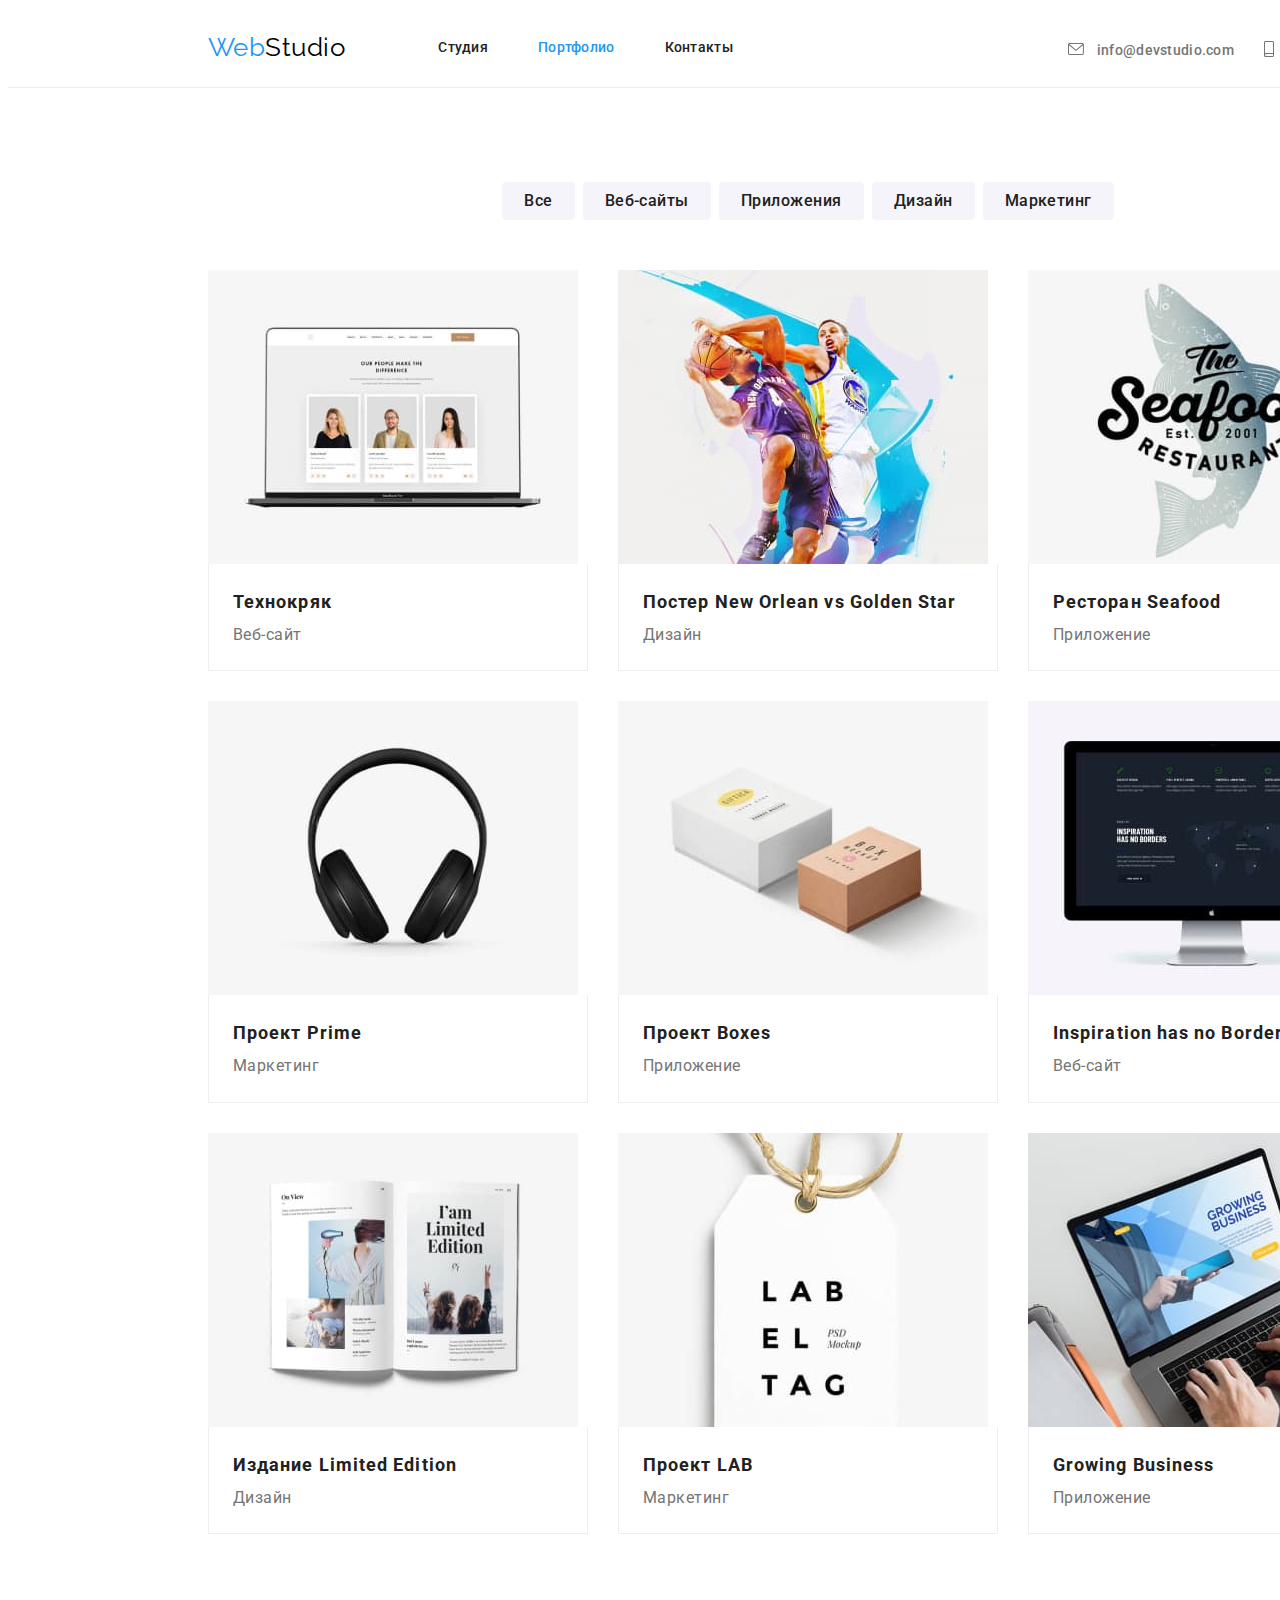
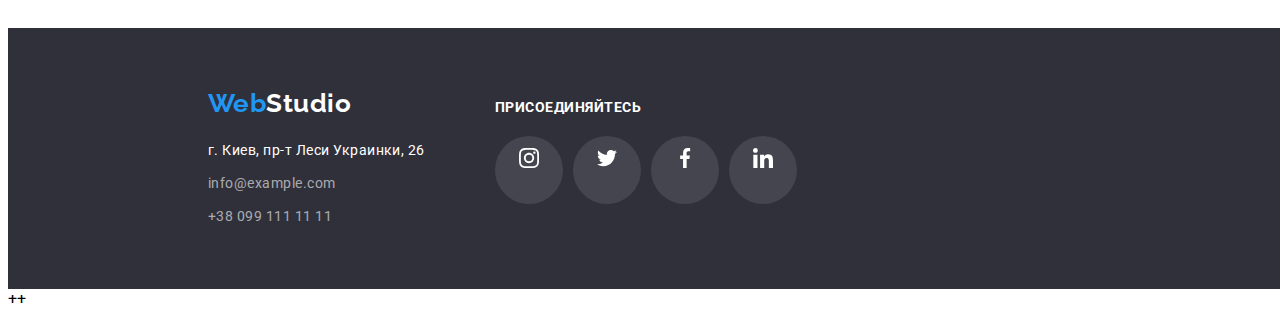
==== commit 1e9c952c: "добавил ховер" ====
--- a/portfolio.html
+++ b/portfolio.html
@@ -84,7 +84,6 @@
 
           <ul class="project">
             <li class="item">
-              <a href="">
                 <div class="project-thumb">
                   <img src="./images/technokryak.jpg" alt="Технокряк" />
                 </div>
@@ -96,7 +95,7 @@
             </li>
 
             <li class="item">
-              <a href="">
+              <a href="" class="project-link">
                 <div class="project-thumb">
                   <img
                     src="./images/new-orlean.jpg"
@@ -113,7 +112,7 @@
             </li>
 
             <li class="item">
-              <a href="">
+              <a href="" class="project-link">
                 <div class="project-thumb">
                   <img src="./images/sea-food.jpg" alt="Ресторан Seafood" />
                 </div>
@@ -125,7 +124,7 @@
             </li>
 
             <li class="item">
-              <a href="">
+              <a href="" class="project-link">
                 <div class="project-thumb">
                   <img src="./images/prime.jpg" alt="Проект Prime" />
                 </div>
@@ -137,7 +136,7 @@
             </li>
 
             <li class="item">
-              <a href="">
+              <a href="" class="project-link">
                 <div class="project-thumb">
                   <img src="./images/boxes.jpg" alt="Проект Boxes" />
                 </div>
@@ -149,7 +148,7 @@
             </li>
 
             <li class="item">
-              <a href="">
+              <a href="" class="project-link">
                 <div class="project-thumb">
                   <img
                     src="./images/inspiration-has-no-borders.jpg"
@@ -164,7 +163,7 @@
             </li>
 
             <li class="item">
-              <a href="">
+              <a href="" class="project-link">
                 <div class="project-thumb">
                   <img
                     src="./images/limited-edition.jpg"
@@ -179,7 +178,7 @@
             </li>
 
             <li class="item">
-              <a href="">
+              <a href="" class="project-link">
                 <div class="project-thumb">
                   <img src="./images/lab.jpg" alt="Проект LAB" />
                 </div>
@@ -191,7 +190,7 @@
             </li>
 
             <li class="item">
-              <a href="">
+              <a href="" class="project-link">
                 <div class="project-thumb">
                   <img
                     src="./images/growing-business.jpg"
@@ -260,5 +259,6 @@
         </div>
       </div>
     </footer>
+    ++
   </body>
 </html>
--- a/css/styles.css
+++ b/css/styles.css
@@ -139,8 +139,8 @@
 
 .icon-cont {
   fill: currentColor;
-  margin-right: 10px;
   cursor: pointer;
+  margin: 5px 10px 0px 0px;
 }
 
 .cont-text:hover,
@@ -285,7 +285,6 @@
 
 .work {
   padding-top: 0;
-  padding-bottom: 94px;
   display: flex;
 }
 
@@ -338,6 +337,9 @@
 .cards {
   background-color: var(--primary-back);
   border-radius: 0px 0px 4px 4px;
+}
+
+.cards:hover {
   box-shadow: 0px 1px 3px rgba(0, 0, 0, 0.12), 0px 1px 1px rgba(0, 0, 0, 0.14),
     0px 2px 1px rgba(0, 0, 0, 0.2);
 }
